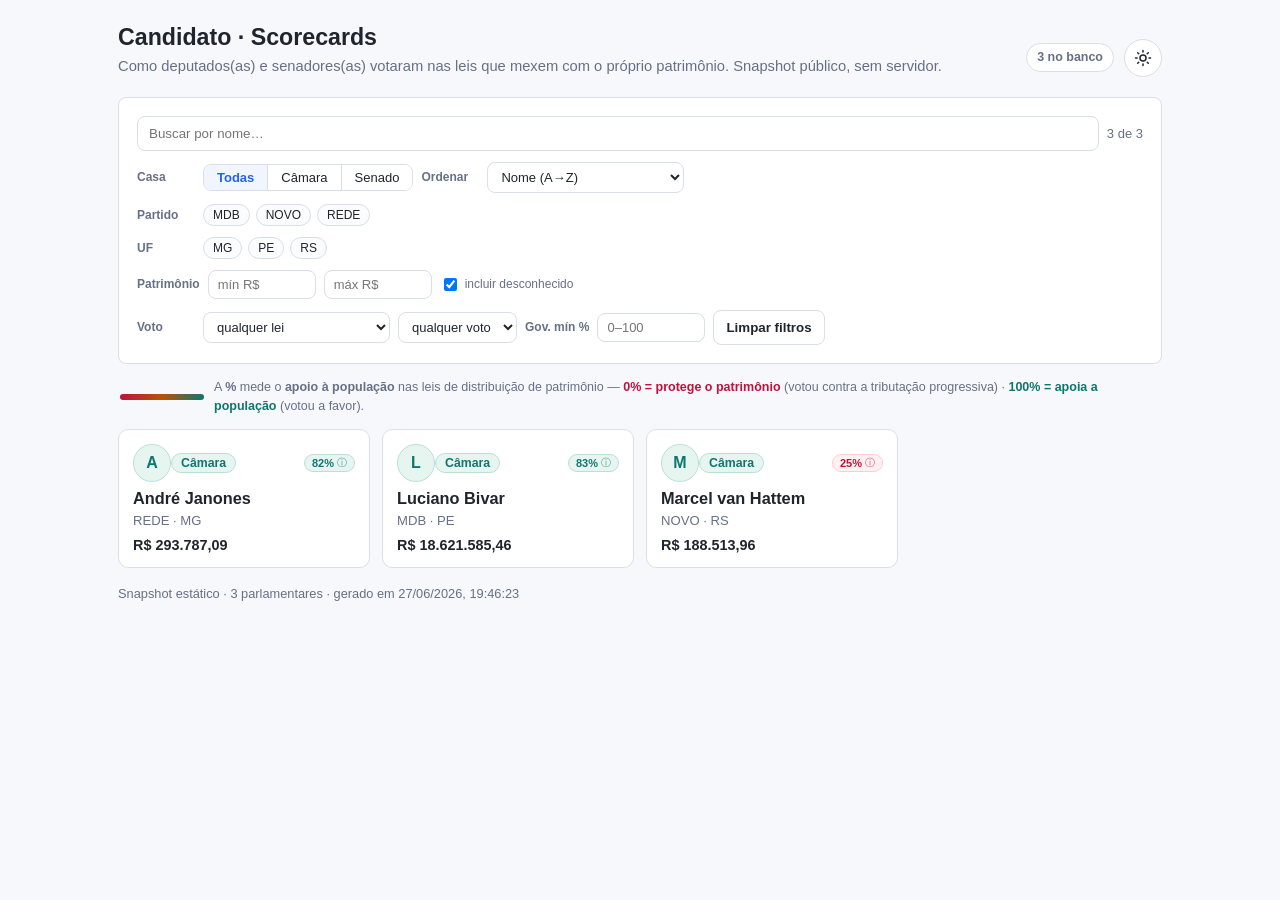
==== docs/index.html @ bf3d0110 "fix(pages): cache-bust the snapshot fetch (?v=3) — stale 3-candidate data The data fetch had no vers" ====
<!DOCTYPE html>
<html lang="pt-br">
<head>
<meta charset="utf-8">
<meta name="viewport" content="width=device-width, initial-scale=1">
<title>Candidato — Scorecards</title>
<link rel="stylesheet" href="shared/theme.css?v=2">
<script>
  // Set theme before first paint to avoid a flash of the wrong theme.
  (function(){
    try{
      var saved = localStorage.getItem('theme');
      var dark = saved ? saved === 'dark'
        : window.matchMedia('(prefers-color-scheme: dark)').matches;
      if(dark) document.documentElement.setAttribute('data-theme', 'dark');
    }catch(e){}
  })();
</script>
</head>
<body>
<div class="wrap">
  <header>
    <div>
      <h1>Candidato · Scorecards</h1>
      <div class="sub">Como deputados(as) e senadores(as) votaram nas leis que mexem com o próprio patrimônio. Snapshot público, sem servidor.</div>
    </div>
    <div class="header-actions">
      <div id="snapshot-badge" class="badge">snapshot</div>
      <button id="theme-toggle" class="theme-toggle" type="button" aria-label="Alternar tema claro/escuro" title="Alternar tema"></button>
    </div>
  </header>

  <!-- Busca: filter panel + opinion legend + results grid -->
  <section id="pane-busca">
    <div class="panel"><div id="filters-host"></div></div>
    <div id="legend-host"></div>
    <div id="grid-host"></div>
  </section>

  <!-- Detalhe: one full scorecard, read straight from the snapshot (no fetch) -->
  <section id="pane-detalhe" hidden>
    <button id="back" class="linkback" type="button">← Voltar à busca</button>
    <div id="card-host"></div>
  </section>

  <section id="state" class="panel">Carregando scorecards…</section>
  <footer id="sources"></footer>
</div>

<script src="shared/scorecard.js?v=2"></script>
<script>
// Static GitHub Pages shell. Loads the baked snapshot once, then filters it entirely client-side
// (filterRoster) and renders the full scorecard from the same data on click — no backend.
// Filter logic + controls (filterControlsHtml, rosterEntry, rosterFacets, candidateGridHtml,
// cardBodyHtml) live in shared/scorecard.js — this file is only state + wiring.

let entries = [];                 // lightweight, filterable roster entries
const cardByKey = new Map();      // key -> full scorecard (for the detail view)
const filters = {
  query: '', house: 'all', parties: [], ufs: [],
  wealthMin: null, wealthMax: null, showUnknownWealth: true,
  govMin: null, voteLaw: '', voteValue: '', sort: 'name',
};

/* ---------------- views ---------------- */
function showBusca(){ el('pane-busca').hidden = false; el('pane-detalhe').hidden = true; }
function showDetalhe(card){
  el('card-host').innerHTML = cardBodyHtml(card);
  el('pane-busca').hidden = true; el('pane-detalhe').hidden = false;
  window.scrollTo(0, 0);
}

/* ---------------- grid ---------------- */
function renderGrid(){
  const list = filterRoster(entries, filters);
  el('f-count').textContent = `${list.length} de ${entries.length}`;
  el('grid-host').innerHTML = candidateGridHtml(list);
  for(const tile of el('grid-host').querySelectorAll('.ccard')){
    tile.addEventListener('click', () => {
      const card = cardByKey.get(tile.dataset.key);
      if(card) showDetalhe(card);
    });
  }
}

/* ---------------- filter wiring ---------------- */
const numOrNull = v => v.trim() === '' ? null : Number(v);
function toggleInSet(arr, val){
  const i = arr.indexOf(val);
  if(i === -1) arr.push(val); else arr.splice(i, 1);
}

function wireFilters(){
  el('f-query').addEventListener('input', e => { filters.query = normName(e.target.value); renderGrid(); });
  el('f-sort').addEventListener('change', e => { filters.sort = e.target.value; renderGrid(); });
  el('f-house').addEventListener('click', e => {
    const b = e.target.closest('button[data-house]'); if(!b) return;
    filters.house = b.dataset.house;
    for(const x of el('f-house').children) x.classList.toggle('on', x === b);
    renderGrid();
  });
  const wireChips = (hostId, key) => el(hostId).addEventListener('click', e => {
    const c = e.target.closest('.fchip'); if(!c) return;
    toggleInSet(filters[key], c.dataset[key === 'parties' ? 'party' : 'uf']);
    c.classList.toggle('on');
    renderGrid();
  });
  wireChips('f-parties', 'parties');
  wireChips('f-ufs', 'ufs');
  el('f-wmin').addEventListener('input', e => { filters.wealthMin = numOrNull(e.target.value); renderGrid(); });
  el('f-wmax').addEventListener('input', e => { filters.wealthMax = numOrNull(e.target.value); renderGrid(); });
  el('f-unknown').addEventListener('change', e => { filters.showUnknownWealth = e.target.checked; renderGrid(); });
  el('f-gov').addEventListener('input', e => { filters.govMin = numOrNull(e.target.value); renderGrid(); });
  el('f-law').addEventListener('change', e => { filters.voteLaw = e.target.value; renderGrid(); });
  el('f-vote').addEventListener('change', e => { filters.voteValue = e.target.value; renderGrid(); });
  el('f-clear').addEventListener('click', () => {
    Object.assign(filters, { query:'', house:'all', parties:[], ufs:[], wealthMin:null, wealthMax:null,
      showUnknownWealth:true, govMin:null, voteLaw:'', voteValue:'', sort:'name' });
    // reset controls
    el('f-query').value=''; el('f-sort').value='name'; el('f-wmin').value=''; el('f-wmax').value='';
    el('f-gov').value=''; el('f-law').value=''; el('f-vote').value=''; el('f-unknown').checked=true;
    for(const x of el('f-house').children) x.classList.toggle('on', x.dataset.house==='all');
    for(const c of document.querySelectorAll('.fchip.on')) c.classList.remove('on');
    renderGrid();
  });
}

/* ---------------- load ---------------- */
async function run(){
  try{
    // Cache-bust the snapshot too: GitHub Pages caches it, so a returning visitor can otherwise
    // get a stale roster (e.g. an old 3-candidate snapshot). Bump ?v= whenever the data is re-baked.
    const res = await fetch('./data/scorecards.json?v=3');
    if(!res.ok) throw new Error(`HTTP ${res.status}`);
    const payload = await res.json();
    const cards = payload.scorecards || [];
    if(!cards.length){
      el('state').innerHTML = '<span class="muted">Nenhum scorecard disponível neste snapshot.</span>';
      return;
    }
    entries = cards.map(c => { const e = rosterEntry(c); cardByKey.set(e.key, c); return e; });
    el('filters-host').innerHTML = filterControlsHtml(rosterFacets(entries));
    el('legend-host').innerHTML = opinionLegendHtml();
    wireFilters();
    renderGrid();
    el('back').addEventListener('click', showBusca);
    el('state').style.display = 'none';
    const when = payload.generated_at ? new Date(payload.generated_at).toLocaleString('pt-BR') : '—';
    el('snapshot-badge').textContent = `${cards.length} no banco`;
    el('sources').textContent = `Snapshot estático · ${cards.length} parlamentares · gerado em ${when}`;
  }catch(err){
    el('state').innerHTML = `<span class="error">Erro ao carregar os dados: ${err}</span>`;
  }
}

initThemeToggle();
run();
</script>
</body>
</html>
---- docs/shared/theme.css ----
/* Shared theme for the Candidato scorecard pages (live app + GitHub Pages snapshot).
   SOURCE OF TRUTH: candidatos/shared/. docs/shared/ is a generated copy — do not edit it. */
:root{
  color-scheme:light;
  --bg:#f7f8fb;--surface:#ffffff;--ink:#20242c;--muted:#667085;--line:#d9dee7;
  --teal:#0f766e;--rose:#be123c;--amber:#b45309;--blue:#2563eb;--violet:#7c3aed;
  /* derived surfaces (tokenized so dark mode can override) */
  --input-bg:#ffffff;--soft:#fbfcfe;--accent-soft:#f0f5ff;--track:#edf0f5;
  --avatar-bg:#e7f5f1;--avatar-line:#b9dfd7;
  --sim-bg:#e7f5f1;--sim-line:#b9dfd7;
  --nao-bg:#fff1f2;--nao-line:#fecdd3;
  --aus-bg:#eef1f5;--aus-ink:#5b6472;--aus-line:#d8dee8;
  --mix-bg:#fff7ed;--mix-line:#fed7aa;
  --keyword-ink:#384152;--note-ink:#344054;--code-bg:#edf0f5;
  --shadow:rgba(20,30,50,.12);
}
:root[data-theme="dark"]{
  color-scheme:dark;
  --bg:#0e1116;--surface:#171b22;--ink:#e6e8ec;--muted:#9aa4b2;--line:#2a313c;
  --teal:#2dd4bf;--rose:#fb7185;--amber:#fbbf24;--blue:#60a5fa;--violet:#a78bfa;
  --input-bg:#1e242d;--soft:#1b212a;--accent-soft:#1d2838;--track:#262d38;
  --avatar-bg:#123a35;--avatar-line:#1f5a52;
  --sim-bg:#123a35;--sim-line:#1f5a52;
  --nao-bg:#3a1620;--nao-line:#7f2937;
  --aus-bg:#232a35;--aus-ink:#aab4c2;--aus-line:#39424f;
  --mix-bg:#3a2a14;--mix-line:#7a5320;
  --keyword-ink:#c2cad6;--note-ink:#c8d2e0;--code-bg:#262d38;
  --shadow:rgba(0,0,0,.45);
}
*{box-sizing:border-box}
body{margin:0;background:var(--bg);color:var(--ink);
  font:15px/1.5 -apple-system,BlinkMacSystemFont,"Segoe UI",Helvetica,Arial,sans-serif;}
.wrap{max-width:1080px;margin:0 auto;padding:24px 18px 72px;}
header{display:flex;align-items:flex-end;justify-content:space-between;gap:16px;margin-bottom:20px}
h1{font-size:1.45rem;line-height:1.15;margin:0}
h2{font-size:.82rem;letter-spacing:.02em;text-transform:uppercase;color:var(--muted);margin:0 0 12px}
h3{font-size:1.05rem;margin:0 0 2px}
.sub{color:var(--muted);font-size:.92rem;margin-top:4px}
.badge{display:inline-flex;align-items:center;border:1px solid var(--line);border-radius:999px;
  padding:4px 10px;background:var(--surface);color:var(--muted);font-size:.78rem;font-weight:650;white-space:nowrap}
.panel{background:var(--surface);border:1px solid var(--line);border-radius:8px;padding:18px;margin:14px 0}
.search-form{display:flex;gap:10px;align-items:center;flex-wrap:wrap}
.search-input{min-width:260px;flex:1;border:1px solid var(--line);border-radius:8px;padding:9px 11px;color:var(--ink);background:var(--input-bg)}
.primary{border:0;border-radius:8px;background:var(--blue);color:#fff;padding:9px 15px;font-weight:700;cursor:pointer}
.primary:disabled{opacity:.55;cursor:default}
.secondary{border:1px solid var(--line);border-radius:8px;background:var(--surface);color:var(--ink);
  padding:9px 12px;font-weight:650;cursor:pointer;white-space:nowrap}
.secondary:disabled{opacity:.55;cursor:default}
.results{display:flex;gap:8px;flex-wrap:wrap;margin-top:12px}
.candidate{border:1px solid var(--line);border-radius:8px;background:var(--soft);color:var(--ink);padding:8px 10px;cursor:pointer;text-align:left}
.candidate b{display:block}
.candidate span{color:var(--muted);font-size:.8rem}
.search-field{position:relative;flex:1;min-width:260px;display:flex}
.search-field .search-input{width:100%;min-width:0}
.suggest{position:absolute;top:calc(100% + 4px);left:0;right:0;z-index:30;background:var(--surface);
  border:1px solid var(--line);border-radius:8px;box-shadow:0 8px 28px var(--shadow);overflow:hidden}
.suggest[hidden]{display:none}
.suggest-item{display:flex;justify-content:space-between;gap:10px;align-items:center;width:100%;
  border:0;border-bottom:1px solid var(--line);background:var(--surface);color:var(--ink);text-align:left;padding:9px 11px;cursor:pointer}
.suggest-item:last-child{border-bottom:0}
.suggest-item:hover,.suggest-item.active{background:var(--accent-soft)}
.suggest-item b{font-weight:650}
.suggest-item span{color:var(--teal);font-size:.74rem;font-weight:650;white-space:nowrap}
.nav{position:sticky;top:0;z-index:5;background:var(--bg);padding:10px 0;border-bottom:1px solid var(--line);
  display:flex;gap:8px;flex-wrap:wrap;align-items:center;margin-bottom:8px}
.nav .navlabel{color:var(--muted);font-size:.78rem;text-transform:uppercase;letter-spacing:.02em;margin-right:4px}
.nav a{text-decoration:none;border:1px solid var(--line);border-radius:999px;padding:5px 12px;background:var(--surface);
  color:var(--ink);font-size:.85rem;font-weight:650}
.nav a:hover{border-color:var(--blue);color:var(--blue)}
.nav a.active{border-color:var(--blue);color:var(--blue);background:var(--accent-soft)}
.card-block{scroll-margin-top:64px;padding-top:6px;display:none}
.card-block.active{display:block}
.identity{display:flex;gap:16px;align-items:center}
.avatar{width:58px;height:58px;border-radius:50%;display:grid;place-items:center;flex:0 0 auto;
  background:var(--avatar-bg);color:var(--teal);font-weight:800;font-size:1.35rem;border:1px solid var(--avatar-line)}
.name{font-size:1.28rem;font-weight:760}
.muted{color:var(--muted)}
.metrics{display:grid;grid-template-columns:repeat(4,minmax(0,1fr));gap:12px;margin:14px 0}
.metric{background:var(--surface);border:1px solid var(--line);border-radius:8px;padding:14px;min-height:92px}
.metric .n{font-size:1.65rem;font-weight:780;line-height:1.05}
.metric .l{color:var(--muted);font-size:.78rem;text-transform:uppercase;margin-top:6px}
.wealth-grid{display:grid;grid-template-columns:minmax(220px,300px) 1fr;gap:18px;align-items:start}
.big{font-size:2rem;font-weight:800}
.row{display:grid;grid-template-columns:1fr auto;gap:14px;padding:9px 0;border-bottom:1px solid var(--line)}
.row:last-child{border-bottom:0}
.bar{height:8px;background:var(--track);border-radius:999px;overflow:hidden;margin-top:5px}
.bar i{display:block;height:100%;border-radius:999px}
table{width:100%;border-collapse:collapse}
th,td{text-align:left;padding:10px 8px;border-bottom:1px solid var(--line);vertical-align:top}
th{color:var(--muted);font-size:.75rem;text-transform:uppercase}
.chip{display:inline-flex;align-items:center;border-radius:999px;padding:2px 9px;font-size:.77rem;font-weight:700;
  border:1px solid transparent;white-space:nowrap}
.c-sim{background:var(--sim-bg);color:var(--teal);border-color:var(--sim-line)}
.c-nao{background:var(--nao-bg);color:var(--rose);border-color:var(--nao-line)}
.c-aus{background:var(--aus-bg);color:var(--aus-ink);border-color:var(--aus-line)}
.c-mix{background:var(--mix-bg);color:var(--amber);border-color:var(--mix-line)}
.c-na{background:var(--soft);color:var(--muted);border-color:var(--line);border-style:dashed}
.keywords{display:flex;gap:6px;flex-wrap:wrap;margin-top:7px}
.keyword{border:1px solid var(--line);border-radius:999px;padding:2px 8px;font-size:.76rem;color:var(--keyword-ink);background:var(--soft)}
.note{border-left:3px solid var(--blue);background:var(--accent-soft);padding:10px 12px;border-radius:6px;color:var(--note-ink)}
.warn{border-left-color:var(--amber);background:var(--mix-bg)}
code{background:var(--code-bg);padding:1px 5px;border-radius:5px}
.error{color:var(--rose)}
footer{color:var(--muted);font-size:.8rem;margin-top:16px}
/* Tabs (live app): underline-style pills built from the same tokens. */
.tabs{display:flex;gap:18px;border-bottom:1px solid var(--line);margin:0 0 18px}
.tabbtn{border:0;background:none;color:var(--muted);cursor:pointer;
  padding:10px 2px;margin-bottom:-1px;font-size:.96rem;font-weight:650;
  border-bottom:2px solid transparent;transition:color .15s,border-color .15s}
.tabbtn:hover{color:var(--ink)}
.tabbtn.active{color:var(--blue);border-bottom-color:var(--blue)}
.tabbtn[hidden]{display:none}
.tabbtn .count{color:var(--muted);font-weight:600;font-size:.82em}
.tabpane[hidden]{display:none}
.tabpane{animation:fade .22s ease}
@keyframes fade{from{opacity:0}to{opacity:1}}

/* Cached-candidate grid (Busca tab). */
.cgrid{display:grid;grid-template-columns:repeat(auto-fill,minmax(216px,1fr));gap:12px;margin-top:14px}
.ccard{display:flex;flex-direction:column;gap:5px;align-items:flex-start;text-align:left;
  border:1px solid var(--line);border-radius:10px;background:var(--surface);color:var(--ink);
  padding:14px;cursor:pointer;animation:rise .3s ease backwards;
  transition:border-color .15s,box-shadow .15s,transform .15s}
.ccard:hover{border-color:var(--blue);box-shadow:0 8px 22px var(--shadow);transform:translateY(-2px)}
.ccard:focus-visible{outline:2px solid var(--blue);outline-offset:2px}
.ccard-top{display:flex;width:100%;justify-content:space-between;align-items:center;margin-bottom:2px}
.avatar-sm{width:38px;height:38px;font-size:1rem}
.ccard-name{font-weight:760;font-size:1.02rem;line-height:1.18}
.ccard-meta{font-size:.82rem}
.ccard-wealth{margin-top:auto;padding-top:4px;font-weight:700;font-size:.9rem}
.ccard-wealth.unknown{color:var(--muted);font-weight:600}
@keyframes rise{from{opacity:0;transform:translateY(8px)}to{opacity:1;transform:none}}

.toolbar{display:flex;gap:8px;align-items:center;margin-bottom:14px}
.toolbar .secondary{font-size:.86rem;padding:7px 11px}
.linkback{border:0;background:none;color:var(--blue);font-weight:650;cursor:pointer;padding:0;margin:0 0 12px;font-size:.9rem}
.linkback:hover{text-decoration:underline}

.header-actions{display:flex;align-items:center;gap:10px}
.theme-toggle{display:grid;place-items:center;width:38px;height:38px;flex:0 0 auto;
  border:1px solid var(--line);border-radius:999px;background:var(--surface);color:var(--ink);
  cursor:pointer;padding:0;transition:background .15s,border-color .15s,color .15s}
.theme-toggle:hover{background:var(--accent-soft);border-color:var(--muted)}
.theme-toggle svg{width:18px;height:18px;display:block}
.theme-toggle .icon-moon{display:none}
:root[data-theme="dark"] .theme-toggle .icon-sun{display:none}
:root[data-theme="dark"] .theme-toggle .icon-moon{display:block}
/* ---- Filter panel (GitHub Pages roster) ---- */
.filters{display:flex;flex-direction:column;gap:11px}
.frow{display:flex;flex-wrap:wrap;gap:8px;align-items:center}
.flabel{font-size:12px;color:var(--muted);font-weight:600;min-width:58px}
.fchips{display:flex;flex-wrap:wrap;gap:6px;flex:1}
.fchip{font-size:12px;padding:3px 9px;border-radius:999px;border:1px solid var(--line);
  background:var(--soft);color:var(--ink);cursor:pointer;user-select:none;transition:all .12s}
.fchip:hover{border-color:var(--blue)}
.fchip.on{background:var(--accent-soft);border-color:var(--blue);color:var(--blue);font-weight:600}
.fseg{display:inline-flex;border:1px solid var(--line);border-radius:8px;overflow:hidden}
.fseg button{padding:5px 13px;border:0;border-left:1px solid var(--line);background:var(--surface);
  color:var(--ink);cursor:pointer;font-size:13px}
.fseg button:first-child{border-left:0}
.fseg button.on{background:var(--accent-soft);color:var(--blue);font-weight:600}
.fnum{width:108px;padding:6px 9px;border:1px solid var(--line);border-radius:8px;
  background:var(--input-bg);color:var(--ink);font-size:13px}
.fsel{padding:6px 9px;border:1px solid var(--line);border-radius:8px;background:var(--input-bg);
  color:var(--ink);font-size:13px;max-width:240px}
.fcheck{font-size:12px;color:var(--muted);display:inline-flex;align-items:center;gap:5px;cursor:pointer}
.fcount{margin-left:auto;font-size:13px;color:var(--muted);font-variant-numeric:tabular-nums}
/* ---- Opinion score (protege o patrimônio ◄──► apoia a população) ---- */
.opinion-tag{margin-left:auto;font-size:11px;font-weight:700;padding:1px 7px;border-radius:999px;
  border:1px solid var(--line);font-variant-numeric:tabular-nums;display:inline-flex;align-items:center;gap:3px}
.opinion-tag .op-i{font-size:10px;opacity:.7;font-weight:400}
/* legend above the roster grid */
.opinion-legend{display:flex;align-items:center;gap:10px;margin:14px 2px 2px;font-size:12.5px;
  color:var(--muted);line-height:1.5}
.oleg-bar{flex:0 0 84px;height:6px;border-radius:999px;
  background:linear-gradient(90deg,var(--rose),var(--amber),var(--teal))}
.oleg-text b{font-weight:700}
.op-nao-ink{color:var(--rose)}
.op-sim-ink{color:var(--teal)}
.opinion-pct{font-size:22px;font-weight:800;padding:2px 11px;border-radius:10px;
  font-variant-numeric:tabular-nums}
.opinion-panel{display:flex;flex-direction:column;gap:9px}
.opinion-head{display:flex;align-items:center;gap:11px}
.opinion-label{font-weight:700}
.opmeter{height:8px;border-radius:999px;background:var(--track);overflow:hidden}
.opmeter>i{display:block;height:100%}
.opmeter-ends{display:flex;justify-content:space-between;font-size:11px;color:var(--muted)}
/* tones — light fill for the % badge/tag, solid fill for the meter bar */
.opinion-tag.op-sim,.opinion-pct.op-sim{background:var(--sim-bg);border-color:var(--sim-line);color:var(--teal)}
.opinion-tag.op-nao,.opinion-pct.op-nao{background:var(--nao-bg);border-color:var(--nao-line);color:var(--rose)}
.opinion-tag.op-mix,.opinion-pct.op-mix{background:var(--mix-bg);border-color:var(--mix-line);color:var(--amber)}
.opmeter>i.op-sim{background:var(--teal)}
.opmeter>i.op-nao{background:var(--rose)}
.opmeter>i.op-mix{background:var(--amber)}
details.opinfo{margin-left:auto}
details.opinfo>summary{cursor:pointer;list-style:none;color:var(--muted);font-size:15px;
  width:22px;height:22px;display:grid;place-items:center;border:1px solid var(--line);border-radius:999px}
details.opinfo>summary::-webkit-details-marker{display:none}
.opinfo-body{font-size:12px;color:var(--note-ink);background:var(--soft);border:1px solid var(--line);
  border-radius:8px;padding:10px 12px;margin-top:9px;line-height:1.55}
@media (max-width:760px){
  header{align-items:flex-start;flex-direction:column}
  .search-form{align-items:stretch;flex-direction:column}
  .search-field,.search-input,.primary{width:100%}
  .metrics{grid-template-columns:repeat(2,minmax(0,1fr))}
  .wealth-grid{grid-template-columns:1fr}
  th:nth-child(2),td:nth-child(2){display:none}
  .cgrid{grid-template-columns:repeat(auto-fill,minmax(150px,1fr))}
  .flabel{min-width:0}
}
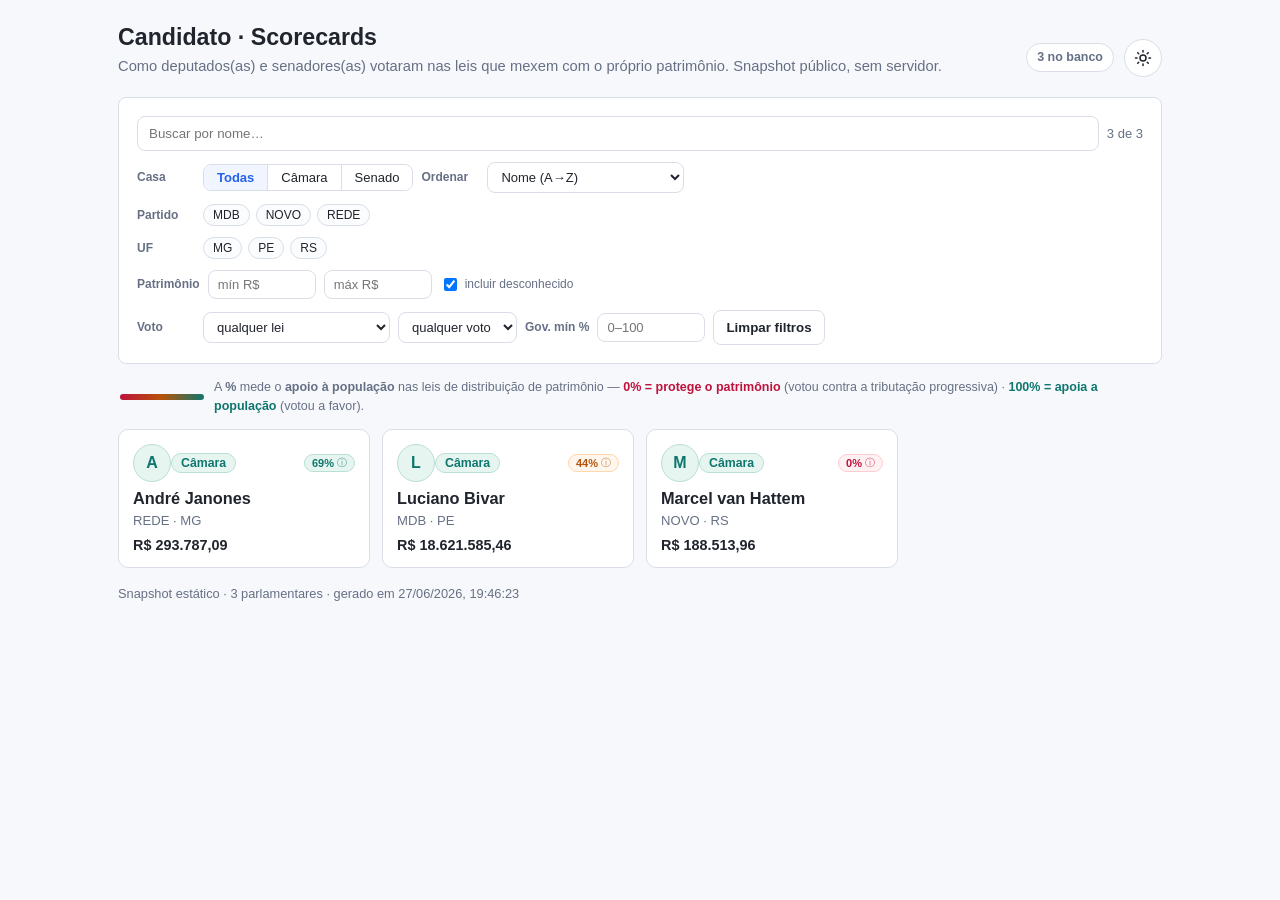
==== commit 552e246b: "feat(pages): count absences as negative in the opinion score An absence on a directional wealth-dist" ====
--- a/docs/index.html
+++ b/docs/index.html
@@ -4,7 +4,7 @@
 <meta charset="utf-8">
 <meta name="viewport" content="width=device-width, initial-scale=1">
 <title>Candidato — Scorecards</title>
-<link rel="stylesheet" href="shared/theme.css?v=2">
+<link rel="stylesheet" href="shared/theme.css?v=ddb0079d33">
 <script>
   // Set theme before first paint to avoid a flash of the wrong theme.
   (function(){
@@ -47,12 +47,12 @@
   <footer id="sources"></footer>
 </div>
 
-<script src="shared/scorecard.js?v=2"></script>
+<script src="shared/scorecard.js?v=ddb0079d33"></script>
 <script>
 // Static GitHub Pages shell. Loads the baked snapshot once, then filters it entirely client-side
 // (filterRoster) and renders the full scorecard from the same data on click — no backend.
 // Filter logic + controls (filterControlsHtml, rosterEntry, rosterFacets, candidateGridHtml,
-// cardBodyHtml) live in shared/scorecard.js — this file is only state + wiring.
+// cardBodyHtml) live in the shared scorecard module — this file is only state + wiring.
 
 let entries = [];                 // lightweight, filterable roster entries
 const cardByKey = new Map();      // key -> full scorecard (for the detail view)
@@ -130,7 +130,7 @@
   try{
     // Cache-bust the snapshot too: GitHub Pages caches it, so a returning visitor can otherwise
     // get a stale roster (e.g. an old 3-candidate snapshot). Bump ?v= whenever the data is re-baked.
-    const res = await fetch('./data/scorecards.json?v=3');
+    const res = await fetch('./data/scorecards.json?v=ddb0079d33');
     if(!res.ok) throw new Error(`HTTP ${res.status}`);
     const payload = await res.json();
     const cards = payload.scorecards || [];
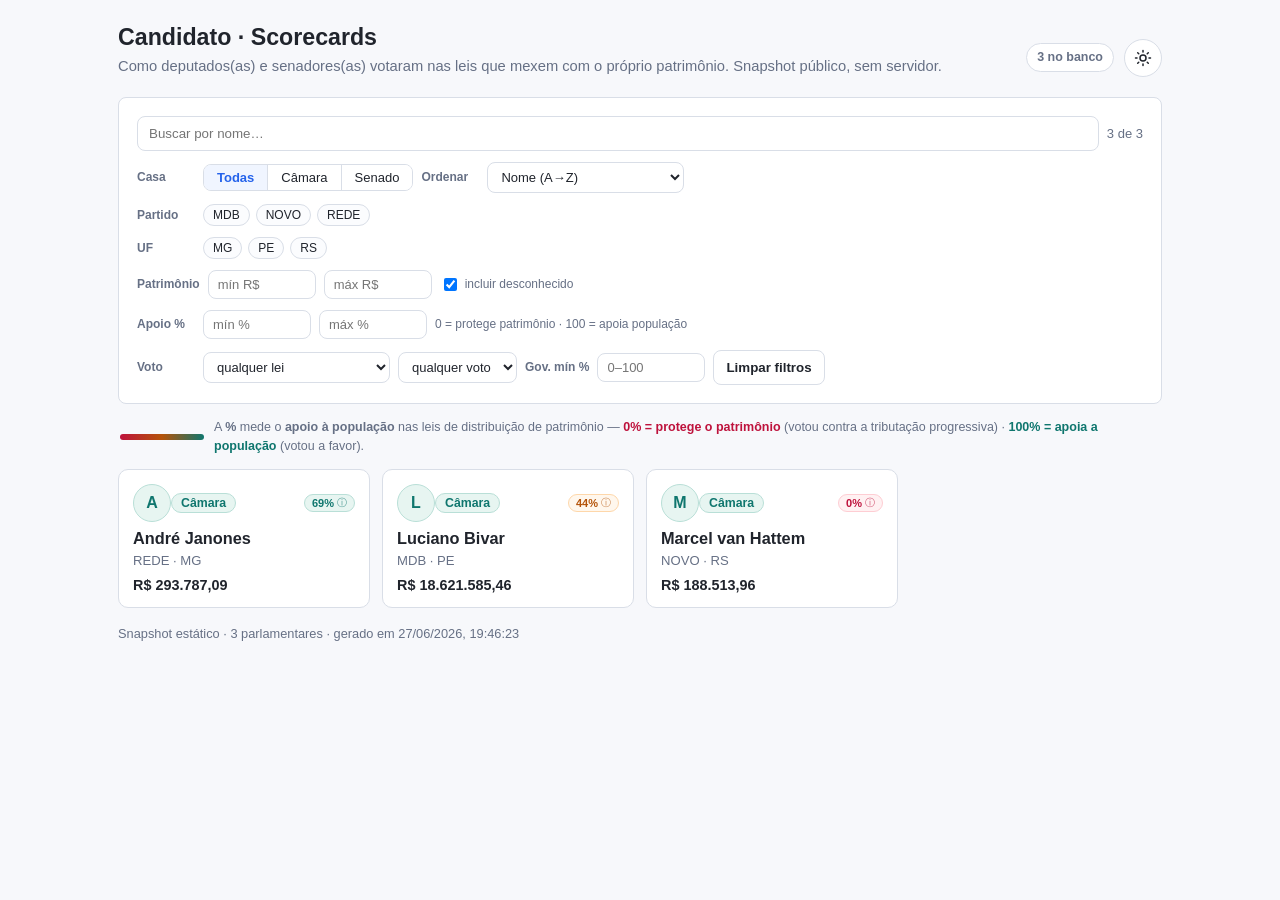
==== commit a7c78057: "feat(pages): opinion % range filter (min/max apoio à população) Add a min/max % filter on the opinio" ====
--- a/docs/index.html
+++ b/docs/index.html
@@ -4,7 +4,7 @@
 <meta charset="utf-8">
 <meta name="viewport" content="width=device-width, initial-scale=1">
 <title>Candidato — Scorecards</title>
-<link rel="stylesheet" href="shared/theme.css?v=ddb0079d33">
+<link rel="stylesheet" href="shared/theme.css?v=23ba2d60bc">
 <script>
   // Set theme before first paint to avoid a flash of the wrong theme.
   (function(){
@@ -47,7 +47,7 @@
   <footer id="sources"></footer>
 </div>
 
-<script src="shared/scorecard.js?v=ddb0079d33"></script>
+<script src="shared/scorecard.js?v=23ba2d60bc"></script>
 <script>
 // Static GitHub Pages shell. Loads the baked snapshot once, then filters it entirely client-side
 // (filterRoster) and renders the full scorecard from the same data on click — no backend.
@@ -59,7 +59,7 @@
 const filters = {
   query: '', house: 'all', parties: [], ufs: [],
   wealthMin: null, wealthMax: null, showUnknownWealth: true,
-  govMin: null, voteLaw: '', voteValue: '', sort: 'name',
+  govMin: null, voteLaw: '', voteValue: '', opinionMin: null, opinionMax: null, sort: 'name',
 };
 
 /* ---------------- views ---------------- */
@@ -113,12 +113,15 @@
   el('f-gov').addEventListener('input', e => { filters.govMin = numOrNull(e.target.value); renderGrid(); });
   el('f-law').addEventListener('change', e => { filters.voteLaw = e.target.value; renderGrid(); });
   el('f-vote').addEventListener('change', e => { filters.voteValue = e.target.value; renderGrid(); });
+  el('f-opmin').addEventListener('input', e => { filters.opinionMin = numOrNull(e.target.value); renderGrid(); });
+  el('f-opmax').addEventListener('input', e => { filters.opinionMax = numOrNull(e.target.value); renderGrid(); });
   el('f-clear').addEventListener('click', () => {
     Object.assign(filters, { query:'', house:'all', parties:[], ufs:[], wealthMin:null, wealthMax:null,
-      showUnknownWealth:true, govMin:null, voteLaw:'', voteValue:'', sort:'name' });
+      showUnknownWealth:true, govMin:null, voteLaw:'', voteValue:'', opinionMin:null, opinionMax:null, sort:'name' });
     // reset controls
     el('f-query').value=''; el('f-sort').value='name'; el('f-wmin').value=''; el('f-wmax').value='';
     el('f-gov').value=''; el('f-law').value=''; el('f-vote').value=''; el('f-unknown').checked=true;
+    el('f-opmin').value=''; el('f-opmax').value='';
     for(const x of el('f-house').children) x.classList.toggle('on', x.dataset.house==='all');
     for(const c of document.querySelectorAll('.fchip.on')) c.classList.remove('on');
     renderGrid();
@@ -130,7 +133,7 @@
   try{
     // Cache-bust the snapshot too: GitHub Pages caches it, so a returning visitor can otherwise
     // get a stale roster (e.g. an old 3-candidate snapshot). Bump ?v= whenever the data is re-baked.
-    const res = await fetch('./data/scorecards.json?v=ddb0079d33');
+    const res = await fetch('./data/scorecards.json?v=23ba2d60bc');
     if(!res.ok) throw new Error(`HTTP ${res.status}`);
     const payload = await res.json();
     const cards = payload.scorecards || [];
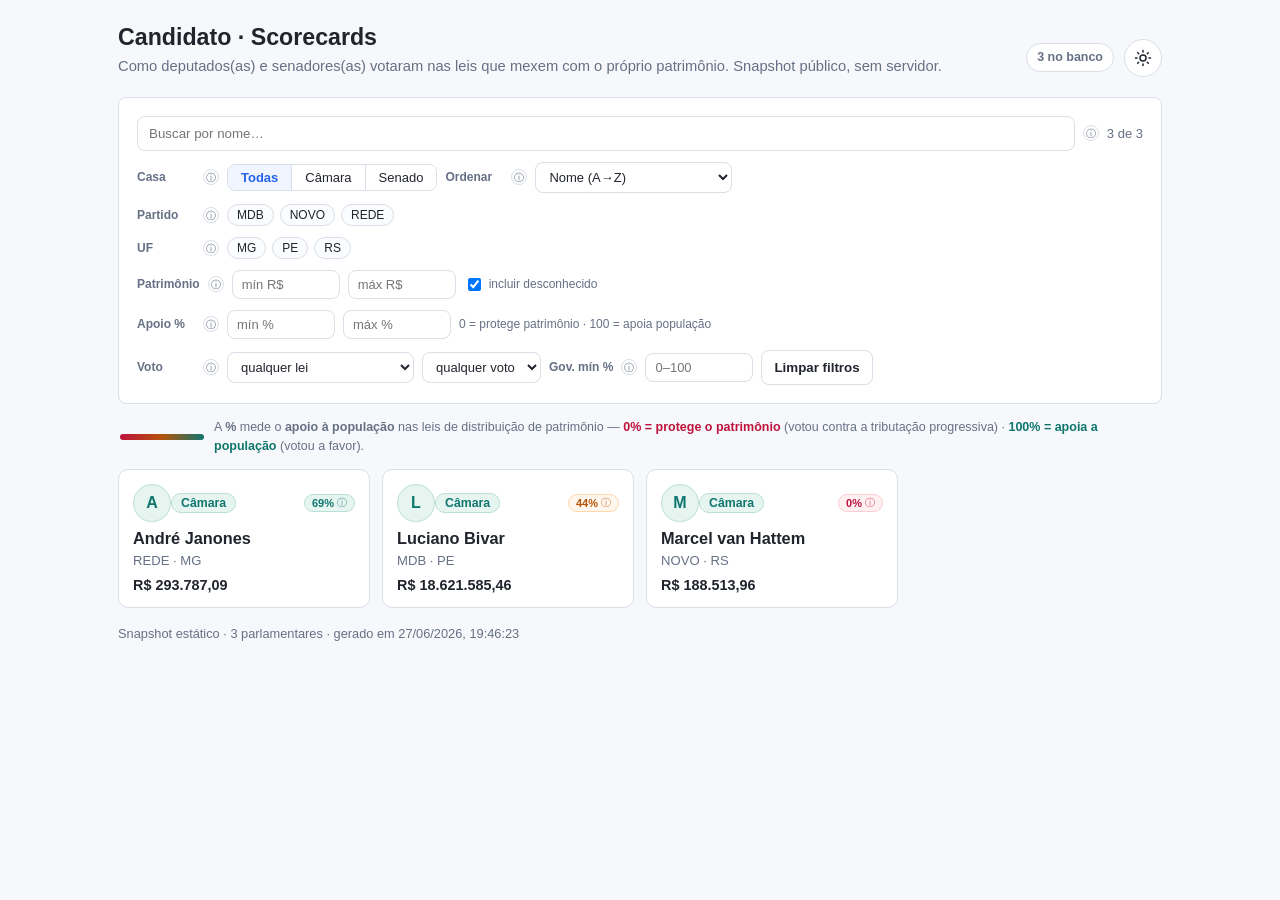
==== commit 5d245926: "feat(pages): per-filter ⓘ tooltip explaining each control Every filter (name, Casa, Ordenar, Partido" ====
--- a/docs/index.html
+++ b/docs/index.html
@@ -4,7 +4,7 @@
 <meta charset="utf-8">
 <meta name="viewport" content="width=device-width, initial-scale=1">
 <title>Candidato — Scorecards</title>
-<link rel="stylesheet" href="shared/theme.css?v=23ba2d60bc">
+<link rel="stylesheet" href="shared/theme.css?v=6b8e2007ef">
 <script>
   // Set theme before first paint to avoid a flash of the wrong theme.
   (function(){
@@ -47,7 +47,7 @@
   <footer id="sources"></footer>
 </div>
 
-<script src="shared/scorecard.js?v=23ba2d60bc"></script>
+<script src="shared/scorecard.js?v=6b8e2007ef"></script>
 <script>
 // Static GitHub Pages shell. Loads the baked snapshot once, then filters it entirely client-side
 // (filterRoster) and renders the full scorecard from the same data on click — no backend.
@@ -133,7 +133,7 @@
   try{
     // Cache-bust the snapshot too: GitHub Pages caches it, so a returning visitor can otherwise
     // get a stale roster (e.g. an old 3-candidate snapshot). Bump ?v= whenever the data is re-baked.
-    const res = await fetch('./data/scorecards.json?v=23ba2d60bc');
+    const res = await fetch('./data/scorecards.json?v=6b8e2007ef');
     if(!res.ok) throw new Error(`HTTP ${res.status}`);
     const payload = await res.json();
     const cards = payload.scorecards || [];
--- a/docs/shared/theme.css
+++ b/docs/shared/theme.css
@@ -165,6 +165,15 @@
   color:var(--ink);font-size:13px;max-width:240px}
 .fcheck{font-size:12px;color:var(--muted);display:inline-flex;align-items:center;gap:5px;cursor:pointer}
 .fcount{margin-left:auto;font-size:13px;color:var(--muted);font-variant-numeric:tabular-nums}
+/* per-filter info ⓘ with hover/focus tooltip */
+.finfo{flex:0 0 auto;display:inline-grid;place-items:center;width:16px;height:16px;border-radius:999px;
+  border:1px solid var(--line);color:var(--muted);font-size:10px;cursor:help;position:relative}
+.finfo:hover,.finfo:focus{color:var(--blue);border-color:var(--blue);outline:none}
+.finfo[data-tip]:hover::after,.finfo[data-tip]:focus::after{
+  content:attr(data-tip);position:absolute;left:0;top:150%;z-index:40;width:max-content;max-width:260px;
+  white-space:normal;background:var(--surface);color:var(--ink);border:1px solid var(--line);
+  border-radius:8px;padding:8px 10px;font-size:12px;font-weight:400;line-height:1.45;
+  box-shadow:0 6px 20px var(--shadow)}
 /* ---- Opinion score (protege o patrimônio ◄──► apoia a população) ---- */
 .opinion-tag{margin-left:auto;font-size:11px;font-weight:700;padding:1px 7px;border-radius:999px;
   border:1px solid var(--line);font-variant-numeric:tabular-nums;display:inline-flex;align-items:center;gap:3px}
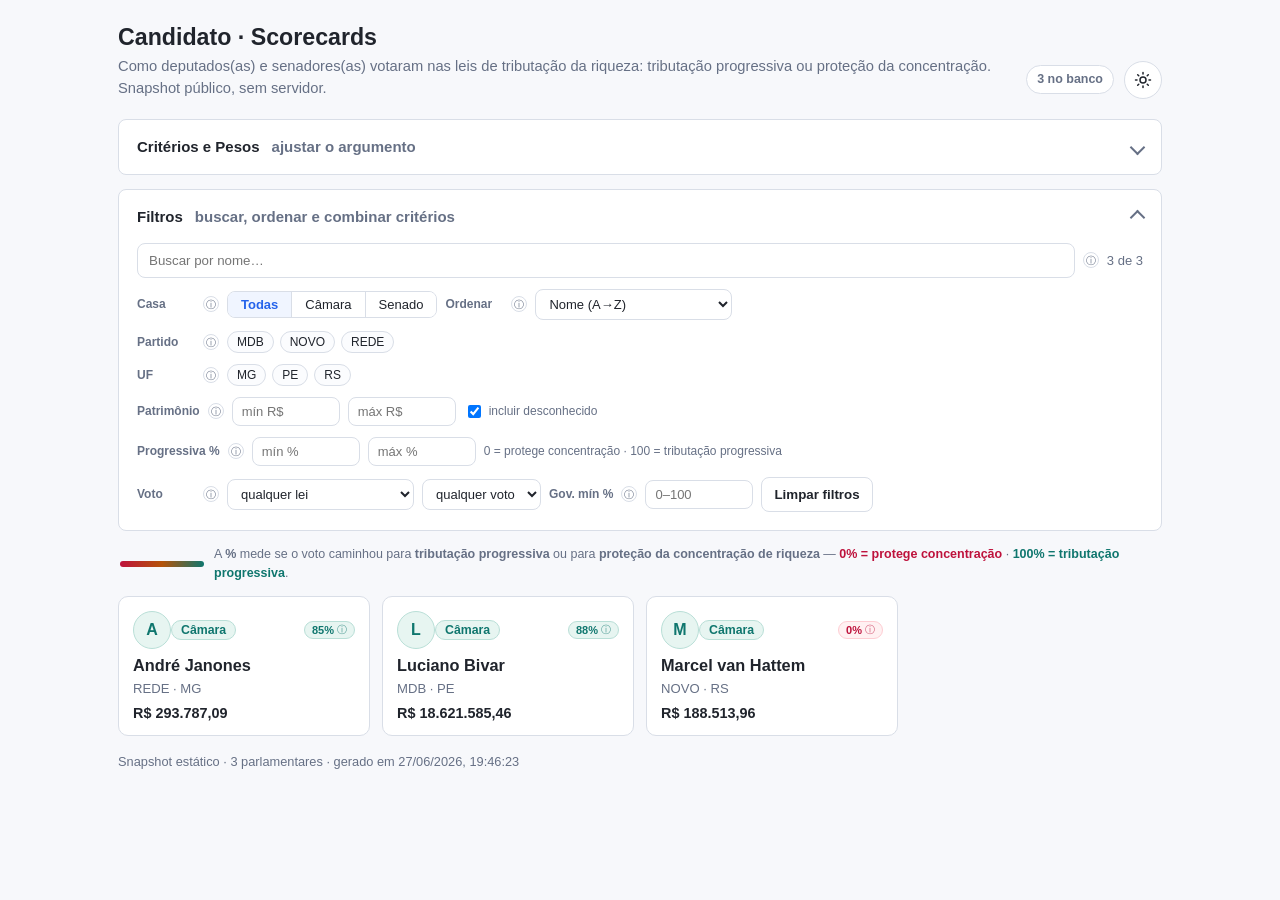
==== commit caba1e65: "feat: add interactive scoring criteria UI" ====
--- a/docs/index.html
+++ b/docs/index.html
@@ -4,7 +4,7 @@
 <meta charset="utf-8">
 <meta name="viewport" content="width=device-width, initial-scale=1">
 <title>Candidato — Scorecards</title>
-<link rel="stylesheet" href="shared/theme.css?v=6b8e2007ef">
+<link rel="stylesheet" href="shared/theme.css?v=3b740f6410">
 <script>
   // Set theme before first paint to avoid a flash of the wrong theme.
   (function(){
@@ -22,7 +22,7 @@
   <header>
     <div>
       <h1>Candidato · Scorecards</h1>
-      <div class="sub">Como deputados(as) e senadores(as) votaram nas leis que mexem com o próprio patrimônio. Snapshot público, sem servidor.</div>
+      <div class="sub">Como deputados(as) e senadores(as) votaram nas leis de tributação da riqueza: tributação progressiva ou proteção da concentração. Snapshot público, sem servidor.</div>
     </div>
     <div class="header-actions">
       <div id="snapshot-badge" class="badge">snapshot</div>
@@ -32,7 +32,11 @@
 
   <!-- Busca: filter panel + opinion legend + results grid -->
   <section id="pane-busca">
-    <div class="panel"><div id="filters-host"></div></div>
+    <div id="rubric-host"></div>
+    <details id="filters-panel" class="panel collapse-panel" open>
+      <summary><span>Filtros</span><span class="muted">buscar, ordenar e combinar critérios</span></summary>
+      <div id="filters-host"></div>
+    </details>
     <div id="legend-host"></div>
     <div id="grid-host"></div>
   </section>
@@ -47,15 +51,18 @@
   <footer id="sources"></footer>
 </div>
 
-<script src="shared/scorecard.js?v=6b8e2007ef"></script>
+<script src="shared/scorecard.js?v=3b740f6410"></script>
 <script>
 // Static GitHub Pages shell. Loads the baked snapshot once, then filters it entirely client-side
 // (filterRoster) and renders the full scorecard from the same data on click — no backend.
 // Filter logic + controls (filterControlsHtml, rosterEntry, rosterFacets, candidateGridHtml,
 // cardBodyHtml) live in the shared scorecard module — this file is only state + wiring.
 
+let scorecards = [];              // full baked scorecards from the snapshot
 let entries = [];                 // lightweight, filterable roster entries
 const cardByKey = new Map();      // key -> full scorecard (for the detail view)
+const weightOverrides = {};       // law slug -> custom weight used only in this browser session
+const draftWeightOverrides = {};  // edited weights, applied only when the user clicks the button
 const filters = {
   query: '', house: 'all', parties: [], ufs: [],
   wealthMin: null, wealthMax: null, showUnknownWealth: true,
@@ -65,7 +72,7 @@
 /* ---------------- views ---------------- */
 function showBusca(){ el('pane-busca').hidden = false; el('pane-detalhe').hidden = true; }
 function showDetalhe(card){
-  el('card-host').innerHTML = cardBodyHtml(card);
+  el('card-host').innerHTML = cardBodyHtml(card, { weightOverrides });
   el('pane-busca').hidden = true; el('pane-detalhe').hidden = false;
   window.scrollTo(0, 0);
 }
@@ -81,6 +88,88 @@
       if(card) showDetalhe(card);
     });
   }
+}
+
+function rebuildEntries(){
+  cardByKey.clear();
+  entries = scorecards.map(c => {
+    const e = rosterEntry(c, weightOverrides);
+    cardByKey.set(e.key, c);
+    return e;
+  });
+}
+
+function renderRubric(){
+  el('rubric-host').innerHTML = scoringRubricHtml(scorecards[0]?.topics || [], {
+    interactive: true,
+    weightOverrides: draftWeightOverrides,
+    hasDraftChanges: weightsChanged(),
+    collapseKey: 'criteria-weights',
+  });
+  wireDetailsState(el('rubric-host').querySelector('[data-collapse-key]'), 'criteria-weights', false);
+}
+
+function applyWeightChange(control, action){
+  const slug = control.dataset.lawWeight;
+  const fallback = Number(control.dataset.defaultWeight);
+  const current = Object.prototype.hasOwnProperty.call(draftWeightOverrides, slug)
+    ? Number(draftWeightOverrides[slug])
+    : fallback;
+  if(action.reset) delete draftWeightOverrides[slug];
+  else if(action.flip) draftWeightOverrides[slug] = Number((-current).toFixed(2));
+  else draftWeightOverrides[slug] = Number((current + action.delta).toFixed(2));
+  renderRubric();
+}
+
+function wireRubricControls(){
+  el('rubric-host').addEventListener('click', e => {
+    const resetAll = e.target.closest('[data-weight-reset-all]');
+    if(resetAll){
+      for(const key of Object.keys(draftWeightOverrides)) delete draftWeightOverrides[key];
+      renderRubric();
+      return;
+    }
+    const apply = e.target.closest('[data-weight-apply]');
+    if(apply){
+      for(const key of Object.keys(weightOverrides)) delete weightOverrides[key];
+      for(const [key, value] of Object.entries(draftWeightOverrides)) weightOverrides[key] = value;
+      rebuildEntries();
+      renderGrid();
+      renderRubric();
+      return;
+    }
+    const control = e.target.closest('[data-law-weight]');
+    if(!control) return;
+    const deltaButton = e.target.closest('[data-weight-delta]');
+    if(deltaButton) return applyWeightChange(control, { delta: Number(deltaButton.dataset.weightDelta) });
+    if(e.target.closest('[data-weight-flip]')) return applyWeightChange(control, { flip: true });
+    if(e.target.closest('[data-weight-reset]')) return applyWeightChange(control, { reset: true });
+  });
+}
+
+function weightsChanged(){
+  const keys = new Set([...Object.keys(weightOverrides), ...Object.keys(draftWeightOverrides)]);
+  for(const key of keys){
+    if(Number(weightOverrides[key]) !== Number(draftWeightOverrides[key])) return true;
+  }
+  return false;
+}
+
+function storageGet(key){
+  try{ return localStorage.getItem(key); }catch(e){ return null; }
+}
+
+function storageSet(key, value){
+  try{ localStorage.setItem(key, value); }catch(e){}
+}
+
+function wireDetailsState(details, key, defaultOpen){
+  if(!details) return;
+  const stored = storageGet(`collapse:${key}`);
+  details.open = stored === null ? defaultOpen : stored === 'open';
+  details.addEventListener('toggle', () => {
+    storageSet(`collapse:${key}`, details.open ? 'open' : 'closed');
+  }, { once: false });
 }
 
 /* ---------------- filter wiring ---------------- */
@@ -133,30 +222,33 @@
   try{
     // Cache-bust the snapshot too: GitHub Pages caches it, so a returning visitor can otherwise
     // get a stale roster (e.g. an old 3-candidate snapshot). Bump ?v= whenever the data is re-baked.
-    const res = await fetch('./data/scorecards.json?v=6b8e2007ef');
+    const res = await fetch('./data/scorecards.json?v=3b740f6410');
     if(!res.ok) throw new Error(`HTTP ${res.status}`);
     const payload = await res.json();
-    const cards = payload.scorecards || [];
-    if(!cards.length){
+    scorecards = payload.scorecards || [];
+    if(!scorecards.length){
       el('state').innerHTML = '<span class="muted">Nenhum scorecard disponível neste snapshot.</span>';
       return;
     }
-    entries = cards.map(c => { const e = rosterEntry(c); cardByKey.set(e.key, c); return e; });
+    rebuildEntries();
     el('filters-host').innerHTML = filterControlsHtml(rosterFacets(entries));
     el('legend-host').innerHTML = opinionLegendHtml();
+    renderRubric();
+    wireRubricControls();
     wireFilters();
     renderGrid();
     el('back').addEventListener('click', showBusca);
     el('state').style.display = 'none';
     const when = payload.generated_at ? new Date(payload.generated_at).toLocaleString('pt-BR') : '—';
-    el('snapshot-badge').textContent = `${cards.length} no banco`;
-    el('sources').textContent = `Snapshot estático · ${cards.length} parlamentares · gerado em ${when}`;
+    el('snapshot-badge').textContent = `${scorecards.length} no banco`;
+    el('sources').textContent = `Snapshot estático · ${scorecards.length} parlamentares · gerado em ${when}`;
   }catch(err){
     el('state').innerHTML = `<span class="error">Erro ao carregar os dados: ${err}</span>`;
   }
 }
 
 initThemeToggle();
+wireDetailsState(el('filters-panel'), 'filters', true);
 run();
 </script>
 </body>
--- a/docs/shared/theme.css
+++ b/docs/shared/theme.css
@@ -39,6 +39,14 @@
 .badge{display:inline-flex;align-items:center;border:1px solid var(--line);border-radius:999px;
   padding:4px 10px;background:var(--surface);color:var(--muted);font-size:.78rem;font-weight:650;white-space:nowrap}
 .panel{background:var(--surface);border:1px solid var(--line);border-radius:8px;padding:18px;margin:14px 0}
+.collapse-panel>summary{display:flex;align-items:center;justify-content:space-between;gap:12px;
+  cursor:pointer;list-style:none;font-weight:760;color:var(--ink);margin:-2px 0}
+.collapse-panel>summary::-webkit-details-marker{display:none}
+.collapse-panel>summary::after{content:"";width:9px;height:9px;border-right:2px solid var(--muted);
+  border-bottom:2px solid var(--muted);transform:rotate(45deg);transition:transform .15s ease;margin-left:auto}
+.collapse-panel[open]>summary{margin-bottom:14px}
+.collapse-panel[open]>summary::after{transform:rotate(225deg)}
+.collapse-panel>summary:hover span:first-child{color:var(--blue)}
 .search-form{display:flex;gap:10px;align-items:center;flex-wrap:wrap}
 .search-input{min-width:260px;flex:1;border:1px solid var(--line);border-radius:8px;padding:9px 11px;color:var(--ink);background:var(--input-bg)}
 .primary{border:0;border-radius:8px;background:var(--blue);color:#fff;padding:9px 15px;font-weight:700;cursor:pointer}
@@ -88,6 +96,17 @@
 table{width:100%;border-collapse:collapse}
 th,td{text-align:left;padding:10px 8px;border-bottom:1px solid var(--line);vertical-align:top}
 th{color:var(--muted);font-size:.75rem;text-transform:uppercase}
+.rubric-panel .note{margin-bottom:12px}
+.rubric-panel .weight-reset-all{margin:0 0 12px}
+.rubric-table td:nth-child(2),.rubric-table td:nth-child(3){white-space:nowrap}
+.rubric-table a{color:var(--blue);font-weight:650;text-decoration:none}
+.rubric-table a:hover{text-decoration:underline}
+.weight-control{display:grid;grid-template-columns:auto auto auto auto;gap:4px;align-items:center}
+.weight-control button{border:1px solid var(--line);border-radius:6px;background:var(--soft);color:var(--ink);
+  cursor:pointer;padding:3px 7px;font-weight:750;line-height:1}
+.weight-control button:hover{border-color:var(--blue);color:var(--blue)}
+.weight-control span{grid-column:1 / -1;text-align:center;font-variant-numeric:tabular-nums;font-weight:800}
+.weight-control button[data-weight-reset]{grid-column:1 / -1;color:var(--muted);font-size:11px;font-weight:650}
 .chip{display:inline-flex;align-items:center;border-radius:999px;padding:2px 9px;font-size:.77rem;font-weight:700;
   border:1px solid transparent;white-space:nowrap}
 .c-sim{background:var(--sim-bg);color:var(--teal);border-color:var(--sim-line)}
@@ -174,7 +193,7 @@
   white-space:normal;background:var(--surface);color:var(--ink);border:1px solid var(--line);
   border-radius:8px;padding:8px 10px;font-size:12px;font-weight:400;line-height:1.45;
   box-shadow:0 6px 20px var(--shadow)}
-/* ---- Opinion score (protege o patrimônio ◄──► apoia a população) ---- */
+/* ---- Opinion score (protege concentração ◄──► tributação progressiva) ---- */
 .opinion-tag{margin-left:auto;font-size:11px;font-weight:700;padding:1px 7px;border-radius:999px;
   border:1px solid var(--line);font-variant-numeric:tabular-nums;display:inline-flex;align-items:center;gap:3px}
 .opinion-tag .op-i{font-size:10px;opacity:.7;font-weight:400}
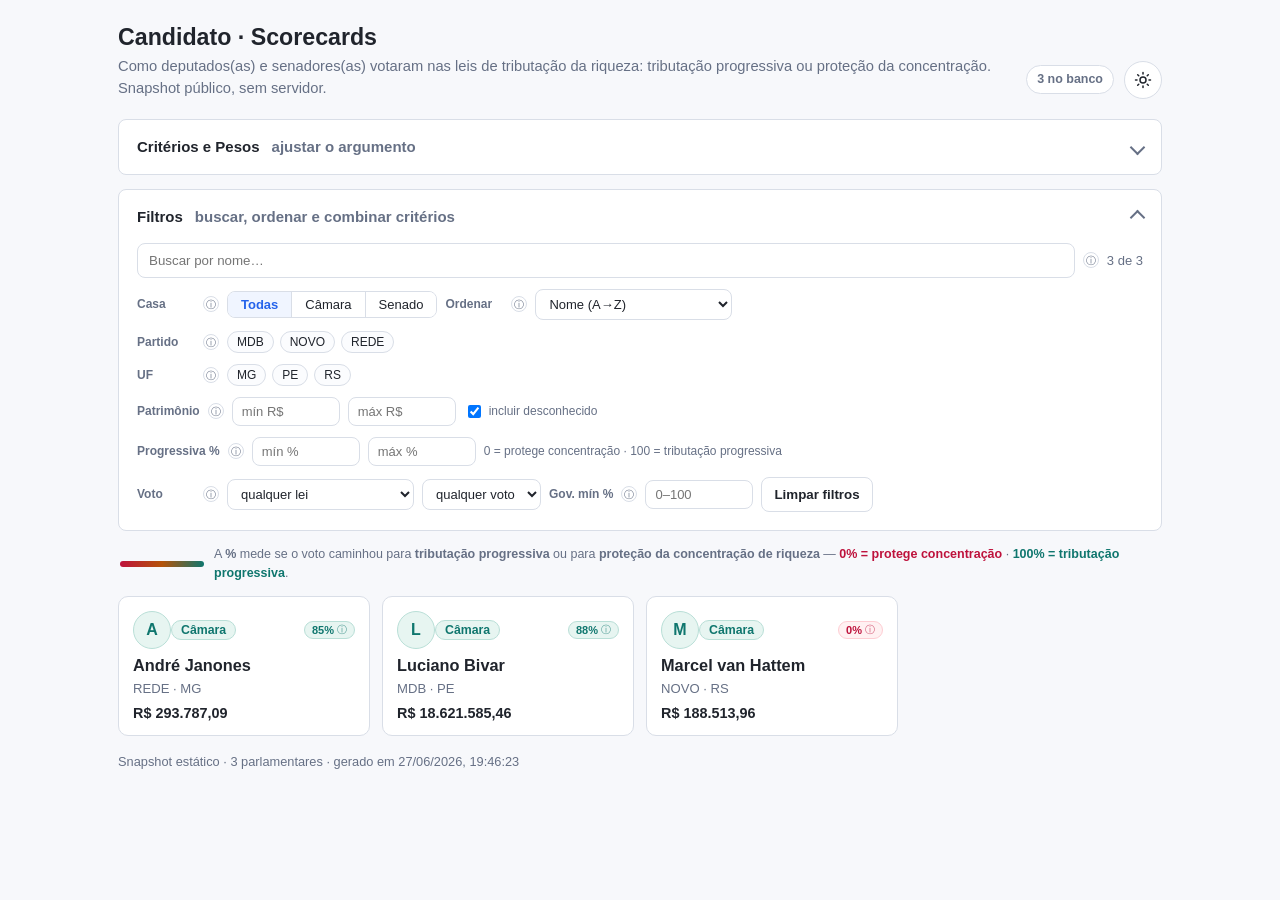
==== commit 56afb906: "feat(pages): redesign "Critérios e Pesos" weight panel Rebuild the rubric panel as slim, scannable r" ====
--- a/docs/index.html
+++ b/docs/index.html
@@ -4,7 +4,7 @@
 <meta charset="utf-8">
 <meta name="viewport" content="width=device-width, initial-scale=1">
 <title>Candidato — Scorecards</title>
-<link rel="stylesheet" href="shared/theme.css?v=3b740f6410">
+<link rel="stylesheet" href="shared/theme.css?v=17759d9397">
 <script>
   // Set theme before first paint to avoid a flash of the wrong theme.
   (function(){
@@ -51,7 +51,7 @@
   <footer id="sources"></footer>
 </div>
 
-<script src="shared/scorecard.js?v=3b740f6410"></script>
+<script src="shared/scorecard.js?v=17759d9397"></script>
 <script>
 // Static GitHub Pages shell. Loads the baked snapshot once, then filters it entirely client-side
 // (filterRoster) and renders the full scorecard from the same data on click — no backend.
@@ -222,7 +222,7 @@
   try{
     // Cache-bust the snapshot too: GitHub Pages caches it, so a returning visitor can otherwise
     // get a stale roster (e.g. an old 3-candidate snapshot). Bump ?v= whenever the data is re-baked.
-    const res = await fetch('./data/scorecards.json?v=3b740f6410');
+    const res = await fetch('./data/scorecards.json?v=17759d9397');
     if(!res.ok) throw new Error(`HTTP ${res.status}`);
     const payload = await res.json();
     scorecards = payload.scorecards || [];
--- a/docs/shared/theme.css
+++ b/docs/shared/theme.css
@@ -96,17 +96,73 @@
 table{width:100%;border-collapse:collapse}
 th,td{text-align:left;padding:10px 8px;border-bottom:1px solid var(--line);vertical-align:top}
 th{color:var(--muted);font-size:.75rem;text-transform:uppercase}
-.rubric-panel .note{margin-bottom:12px}
-.rubric-panel .weight-reset-all{margin:0 0 12px}
-.rubric-table td:nth-child(2),.rubric-table td:nth-child(3){white-space:nowrap}
-.rubric-table a{color:var(--blue);font-weight:650;text-decoration:none}
-.rubric-table a:hover{text-decoration:underline}
-.weight-control{display:grid;grid-template-columns:auto auto auto auto;gap:4px;align-items:center}
-.weight-control button{border:1px solid var(--line);border-radius:6px;background:var(--soft);color:var(--ink);
-  cursor:pointer;padding:3px 7px;font-weight:750;line-height:1}
-.weight-control button:hover{border-color:var(--blue);color:var(--blue)}
-.weight-control span{grid-column:1 / -1;text-align:center;font-variant-numeric:tabular-nums;font-weight:800}
-.weight-control button[data-weight-reset]{grid-column:1 / -1;color:var(--muted);font-size:11px;font-weight:650}
+/* ---- Rubric panel: "Critérios e Pesos" (roles + direction explained once, slim rows) ---- */
+.rubric2{display:flex;flex-direction:column;gap:0}
+.rub-intro{color:var(--note-ink);font-size:.9rem;line-height:1.55;margin:2px 0 0;max-width:74ch}
+.rub-legend{display:flex;flex-wrap:wrap;gap:6px 16px;align-items:center;margin:11px 0 4px;
+  padding:9px 12px;border:1px solid var(--line);border-radius:8px;background:var(--soft);font-size:12px;color:var(--muted)}
+.rub-legend .lg{display:inline-flex;align-items:center;gap:6px}
+.rub-legend .dot{width:9px;height:9px;border-radius:3px;flex:0 0 auto}
+.rub-legend .sep{width:1px;height:13px;background:var(--line)}
+.rub-legend .rule{color:var(--note-ink)}
+.dot.central{background:var(--teal)}
+.dot.apoio{background:var(--amber)}
+
+/* one law = one compact row: explanation (flex) + weight module (fixed) */
+.rlaw{display:grid;grid-template-columns:1fr 192px;gap:20px;align-items:center;
+  padding:11px 0;border-top:1px solid var(--line)}
+.rlaw:first-of-type{border-top:0}
+.rlaw-head{display:flex;align-items:baseline;gap:9px;flex-wrap:wrap}
+.rdot{width:9px;height:9px;border-radius:3px;flex:0 0 auto;align-self:center;transform:translateY(1px)}
+.rdot.central{background:var(--teal)}
+.rdot.apoio{background:var(--amber)}
+.rlaw-name{font-weight:760;font-size:.96rem;letter-spacing:-.01em}
+.rlaw-sub{color:var(--muted);font-size:.83rem}
+.rlaw-dir{margin-left:auto;font-size:.74rem;font-weight:650;color:var(--muted);
+  display:inline-flex;align-items:center;gap:5px;white-space:nowrap}
+.rlaw-dir .arrow{color:var(--teal);font-weight:800}
+.rlaw-body{color:var(--note-ink);font-size:.87rem;line-height:1.45;margin:3px 0 0}
+.rlaw-body a,.rub-note a{color:var(--blue);font-weight:650;text-decoration:none;margin-left:2px}
+.rlaw-body a:hover,.rub-note a:hover{text-decoration:underline}
+.rlaw-src::before{content:"·";margin:0 6px;color:var(--muted)}
+
+/* weight module: stepper (with icon actions) + role-colored bar & qualifier */
+.wmod{align-self:center;display:flex;flex-direction:column;gap:6px}
+.wmod-static{align-items:flex-end}
+.wmod-staticval{font-size:1.15rem;font-weight:800;font-variant-numeric:tabular-nums;line-height:1}
+.wrow{display:flex;align-items:stretch;gap:6px}
+.stepper{flex:1;display:flex;align-items:stretch;border:1px solid var(--line);border-radius:8px;
+  overflow:hidden;background:var(--surface)}
+.stepper button{flex:1;border:0;background:var(--surface);color:var(--ink);cursor:pointer;
+  font-size:1rem;font-weight:700;line-height:1;padding:6px 0;transition:background .12s,color .12s}
+.stepper button:hover{background:var(--accent-soft);color:var(--blue)}
+.stepper button:active{background:var(--track)}
+.stepper .mid{flex:1.5;display:grid;place-items:center;border-left:1px solid var(--line);border-right:1px solid var(--line);
+  font-variant-numeric:tabular-nums;font-weight:800;font-size:.98rem;cursor:default}
+.wicon{flex:0 0 auto;width:30px;border:1px solid var(--line);border-radius:8px;background:var(--surface);
+  color:var(--muted);cursor:pointer;display:grid;place-items:center;transition:color .12s,border-color .12s}
+.wicon:hover{color:var(--blue);border-color:var(--blue)}
+.wicon svg{width:14px;height:14px}
+.wmod-scale{display:flex;align-items:center;gap:8px;padding:0 1px;width:100%}
+.wmod-static .wmod-scale{max-width:120px}
+.wmod-bar{flex:1;height:5px;background:var(--track);border-radius:999px;overflow:hidden}
+.wmod-bar i{display:block;height:100%;border-radius:999px;transition:width .25s ease}
+.wmod-bar i.central{background:var(--teal)}
+.wmod-bar i.apoio{background:var(--amber)}
+.wmod-bar i.nao{background:var(--rose)}
+.wmod-q{font-size:.67rem;color:var(--muted);font-weight:600;white-space:nowrap}
+.wmod-q.adj{color:var(--amber)}
+
+/* documented exclusion of context-only laws */
+.rub-note{margin:12px 0 0;padding:11px 13px;border-left:3px solid var(--muted);border-radius:6px;
+  background:var(--soft);font-size:.82rem;color:var(--note-ink);line-height:1.55}
+.rub-note b{font-weight:700}
+
+/* action bar */
+.rub-foot{display:flex;align-items:center;gap:12px;flex-wrap:wrap;margin-top:14px;padding-top:13px;border-top:1px solid var(--line)}
+.rub-foot .status{font-size:.82rem;color:var(--muted);margin-right:auto}
+.rub-foot .status.dirty{color:var(--amber);font-weight:600}
+.rub-foot .status .pulse{display:inline-block;width:7px;height:7px;border-radius:50%;background:var(--amber);margin-right:7px;vertical-align:middle}
 .chip{display:inline-flex;align-items:center;border-radius:999px;padding:2px 9px;font-size:.77rem;font-weight:700;
   border:1px solid transparent;white-space:nowrap}
 .c-sim{background:var(--sim-bg);color:var(--teal);border-color:var(--sim-line)}
@@ -235,4 +291,6 @@
   th:nth-child(2),td:nth-child(2){display:none}
   .cgrid{grid-template-columns:repeat(auto-fill,minmax(150px,1fr))}
   .flabel{min-width:0}
+  .rlaw{grid-template-columns:1fr;gap:10px;align-items:start}
+  .wmod-static{align-items:flex-start}
 }
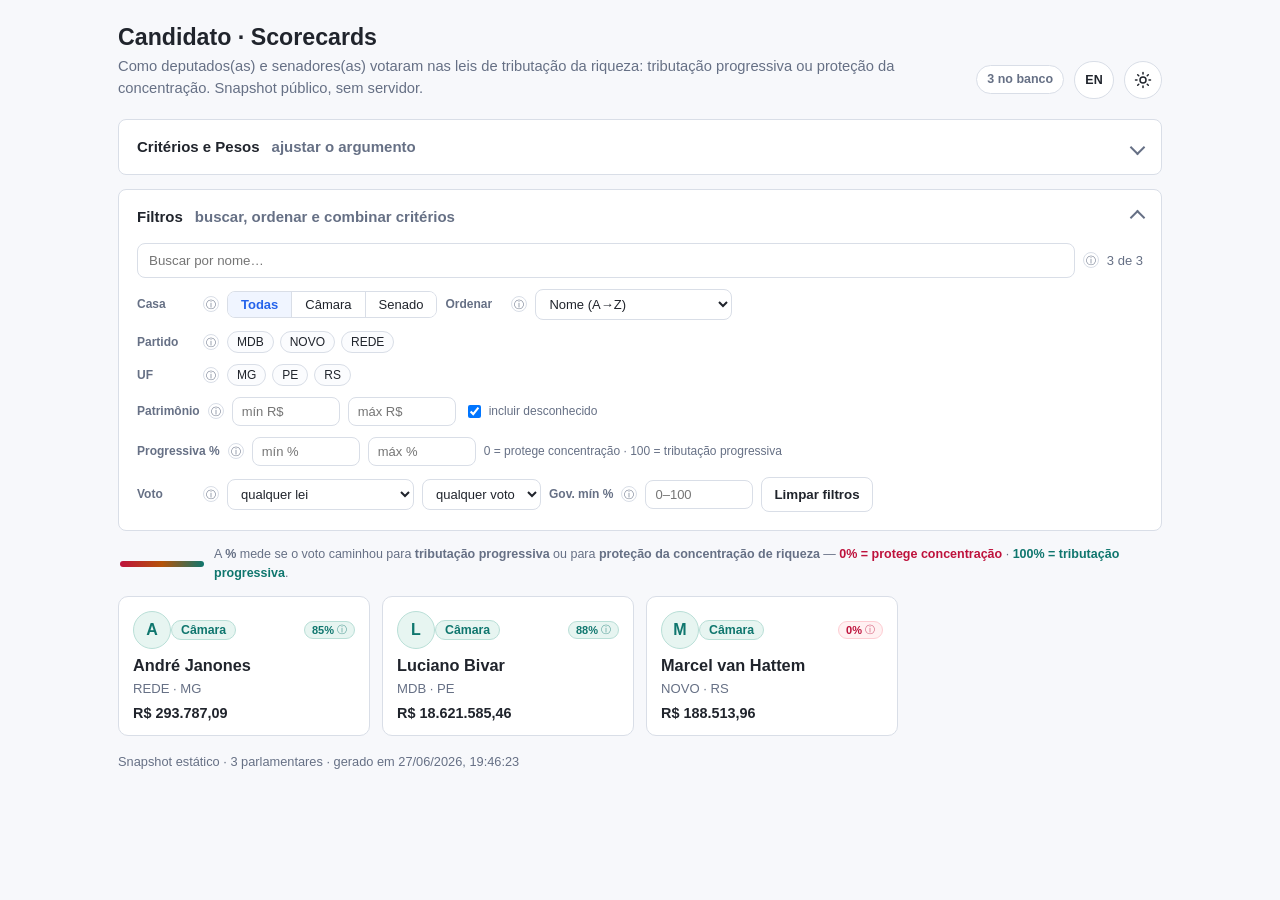
==== commit bc643f1a: "feat: add bilingual scorecard UI" ====
--- a/docs/index.html
+++ b/docs/index.html
@@ -4,7 +4,7 @@
 <meta charset="utf-8">
 <meta name="viewport" content="width=device-width, initial-scale=1">
 <title>Candidato — Scorecards</title>
-<link rel="stylesheet" href="shared/theme.css?v=17759d9397">
+<link rel="stylesheet" href="shared/theme.css?v=bfd9f9cdf7">
 <script>
   // Set theme before first paint to avoid a flash of the wrong theme.
   (function(){
@@ -21,11 +21,12 @@
 <div class="wrap">
   <header>
     <div>
-      <h1>Candidato · Scorecards</h1>
-      <div class="sub">Como deputados(as) e senadores(as) votaram nas leis de tributação da riqueza: tributação progressiva ou proteção da concentração. Snapshot público, sem servidor.</div>
+      <h1 data-i18n="pageTitleStatic">Candidato · Scorecards</h1>
+      <div class="sub" data-i18n="pageSubtitleStatic">Como deputados(as) e senadores(as) votaram nas leis de tributação da riqueza: tributação progressiva ou proteção da concentração. Snapshot público, sem servidor.</div>
     </div>
     <div class="header-actions">
-      <div id="snapshot-badge" class="badge">snapshot</div>
+      <div id="snapshot-badge" class="badge" data-i18n="snapshotBadge">snapshot</div>
+      <button id="lang-toggle" class="lang-toggle" type="button" aria-label="Switch language" title="Switch language"></button>
       <button id="theme-toggle" class="theme-toggle" type="button" aria-label="Alternar tema claro/escuro" title="Alternar tema"></button>
     </div>
   </header>
@@ -34,7 +35,7 @@
   <section id="pane-busca">
     <div id="rubric-host"></div>
     <details id="filters-panel" class="panel collapse-panel" open>
-      <summary><span>Filtros</span><span class="muted">buscar, ordenar e combinar critérios</span></summary>
+      <summary><span data-i18n="filtersTitle">Filtros</span><span class="muted" data-i18n="filtersSubtitle">buscar, ordenar e combinar critérios</span></summary>
       <div id="filters-host"></div>
     </details>
     <div id="legend-host"></div>
@@ -43,15 +44,15 @@
 
   <!-- Detalhe: one full scorecard, read straight from the snapshot (no fetch) -->
   <section id="pane-detalhe" hidden>
-    <button id="back" class="linkback" type="button">← Voltar à busca</button>
+    <button id="back" class="linkback" type="button" data-i18n="detailBack">← Voltar à busca</button>
     <div id="card-host"></div>
   </section>
 
-  <section id="state" class="panel">Carregando scorecards…</section>
+  <section id="state" class="panel" data-i18n="loadingScorecards">Carregando scorecards…</section>
   <footer id="sources"></footer>
 </div>
 
-<script src="shared/scorecard.js?v=17759d9397"></script>
+<script src="shared/scorecard.js?v=bfd9f9cdf7"></script>
 <script>
 // Static GitHub Pages shell. Loads the baked snapshot once, then filters it entirely client-side
 // (filterRoster) and renders the full scorecard from the same data on click — no backend.
@@ -222,12 +223,12 @@
   try{
     // Cache-bust the snapshot too: GitHub Pages caches it, so a returning visitor can otherwise
     // get a stale roster (e.g. an old 3-candidate snapshot). Bump ?v= whenever the data is re-baked.
-    const res = await fetch('./data/scorecards.json?v=17759d9397');
+    const res = await fetch('./data/scorecards.json?v=bfd9f9cdf7');
     if(!res.ok) throw new Error(`HTTP ${res.status}`);
     const payload = await res.json();
     scorecards = payload.scorecards || [];
     if(!scorecards.length){
-      el('state').innerHTML = '<span class="muted">Nenhum scorecard disponível neste snapshot.</span>';
+      el('state').innerHTML = `<span class="muted">${tr('loadingEmpty')}</span>`;
       return;
     }
     rebuildEntries();
@@ -241,13 +242,14 @@
     el('state').style.display = 'none';
     const when = payload.generated_at ? new Date(payload.generated_at).toLocaleString('pt-BR') : '—';
     el('snapshot-badge').textContent = `${scorecards.length} no banco`;
-    el('sources').textContent = `Snapshot estático · ${scorecards.length} parlamentares · gerado em ${when}`;
+    el('sources').textContent = tr('snapshotFooter', scorecards.length, when);
   }catch(err){
-    el('state').innerHTML = `<span class="error">Erro ao carregar os dados: ${err}</span>`;
+    el('state').innerHTML = `<span class="error">${tr('loadError', err)}</span>`;
   }
 }
 
 initThemeToggle();
+initLanguageToggle();
 wireDetailsState(el('filters-panel'), 'filters', true);
 run();
 </script>
--- a/docs/shared/theme.css
+++ b/docs/shared/theme.css
@@ -220,6 +220,11 @@
 .theme-toggle .icon-moon{display:none}
 :root[data-theme="dark"] .theme-toggle .icon-sun{display:none}
 :root[data-theme="dark"] .theme-toggle .icon-moon{display:block}
+.lang-toggle{display:grid;place-items:center;min-width:38px;height:38px;flex:0 0 auto;
+  border:1px solid var(--line);border-radius:999px;background:var(--surface);color:var(--ink);
+  cursor:pointer;padding:0 10px;font-weight:800;font-size:.78rem;letter-spacing:.02em;
+  transition:background .15s,border-color .15s,color .15s}
+.lang-toggle:hover{background:var(--accent-soft);border-color:var(--muted)}
 /* ---- Filter panel (GitHub Pages roster) ---- */
 .filters{display:flex;flex-direction:column;gap:11px}
 .frow{display:flex;flex-wrap:wrap;gap:8px;align-items:center}
